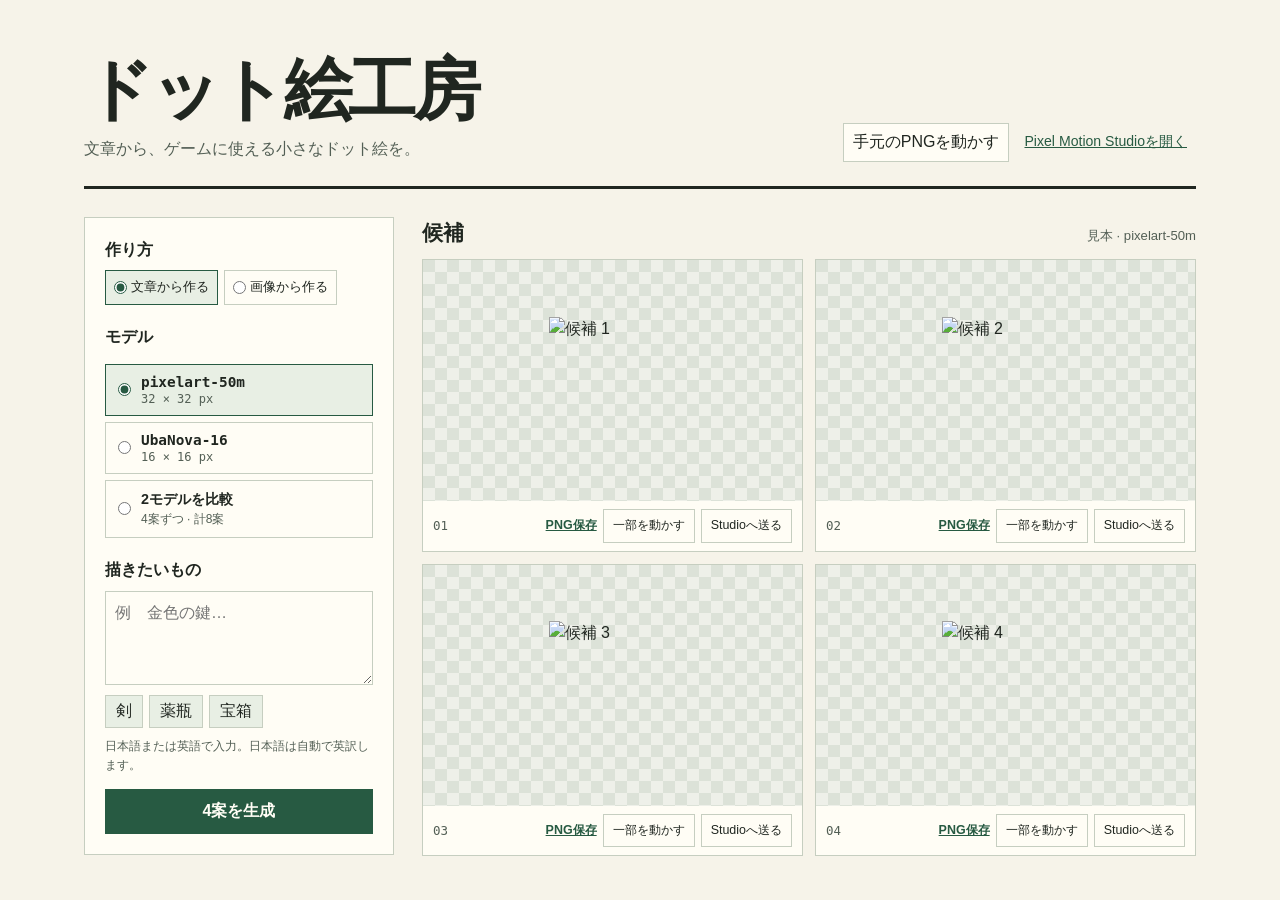
==== index.html @ e4e40978 "Release Dot Sprite Workshop for Windows" ====
<!doctype html>
<html lang="ja">
<head>
  <meta charset="utf-8">
  <meta name="viewport" content="width=device-width,initial-scale=1">
  <title>ドット絵工房</title>
  <link rel="stylesheet" href="/style.css">
  <script src="/app.js" defer></script>
  <script src="/motion.js" defer></script>
  <script src="/handoff.js" defer></script>
  <script src="/workshop-link.js" defer></script>
</head>
<body>
      <a class="skip" href="#workbench">入力フォームへ</a>
  <main class="desk">
    <header class="masthead">
      <div><h1>ドット絵工房</h1><p>文章から、ゲームに使える小さなドット絵を。</p></div>
      <div class="masthead-actions">
        <button class="motion-open" id="motion-open" type="button">手元のPNGを動かす</button>
        <a href="/studio/app/">Pixel Motion Studioを開く</a>
      </div>
    </header>
    <div class="workspace">
      <form id="generator" autocomplete="off">
        <fieldset id="workbench" class="source-mode" tabindex="-1">
          <legend>作り方</legend>
          <label class="mode"><input name="mode" type="radio" value="text" checked>文章から作る</label>
          <label class="mode"><input name="mode" type="radio" value="reference">画像から作る</label>
        </fieldset>
        <fieldset id="text-models">
          <legend>モデル</legend>
          <label class="model"><input name="model" type="radio" value="pixelart-50m" checked><span>pixelart-50m<small>32 × 32 px</small></span></label>
          <label class="model"><input name="model" type="radio" value="ubanova-16"><span>UbaNova-16<small>16 × 16 px</small></span></label>
          <label class="model compare-option"><input name="model" type="radio" value="compare"><span>2モデルを比較<small>4案ずつ · 計8案</small></span></label>
        </fieldset>
        <div id="reference-fields" hidden>
          <label class="prompt-label" for="reference-image">元画像</label>
          <input type="file" id="reference-image" name="reference" accept="image/png,image/jpeg,image/webp" aria-describedby="reference-hint">
          <p class="hint" id="reference-hint">透過PNGか、周囲が単色の画像が適しています。PNG・JPEG・WebP、10 MBまで。</p>
          <p class="hint" id="reference-setup" hidden>AIで描き直すには、対応するNVIDIA GPUで Setup-Image-Editing.cmd を実行してください。</p>
          <p id="reference-error" class="field-error" aria-live="polite"></p>
        </div>
        <label class="prompt-label" for="prompt">描きたいもの</label>
        <textarea name="prompt" id="prompt" maxlength="200" rows="3" required placeholder="例　金色の鍵"></textarea>
        <div class="examples" id="text-examples" aria-label="入力例">
          <button type="button" data-prompt="silver longsword with a gold crossguard">剣</button>
          <button type="button" data-prompt="round red health potion bottle with a cork stopper">薬瓶</button>
          <button type="button" data-prompt="closed oak treasure chest with gold bands and a brass lock">宝箱</button>
        </div>
        <p class="hint" id="prompt-hint">日本語または英語で入力。日本語は自動で英訳します。</p>
        <button id="submit" class="primary" type="submit">4案を生成</button>
      </form>
      <section class="results" aria-labelledby="results-title">
        <div class="result-head"><h2 id="results-title">候補</h2><p id="status" role="status" aria-live="polite">見本 · pixelart-50m</p></div>
        <p id="translation" class="translation" hidden>画像生成に使った英訳 <span lang="en"></span></p>
        <p id="studio-handoff-status" role="status"></p>
        <div id="results" class="tiles" aria-busy="false"></div>
      </section>
    </div>
  </main>
  <template id="tile">
    <figure class="tile">
      <div class="preview"><img width="120" height="120" alt=""></div>
      <figcaption><span></span><div class="tile-actions"><a>PNG保存</a><button type="button" data-motion>一部を動かす</button><button type="button" data-to-studio>Studioへ送る</button></div></figcaption>
    </figure>
  </template>
  <dialog id="motion-dialog" aria-labelledby="motion-title">
    <div class="motion-head">
      <h2 id="motion-title">一部を動かす</h2>
      <button id="motion-close" type="button">閉じる</button>
    </div>
    <label for="motion-input">元のPNG（縦横64pxまで）</label>
    <input id="motion-input" type="file" accept=".png,image/png">
    <fieldset id="motion-controls" disabled>
      <div class="motion-options">
        <label for="motion-effect">動き
          <select id="motion-effect">
            <option value="ripple">揺らぎ</option><option value="fire">炎</option><option value="wind">風</option>
          </select>
        </label>
        <label><input id="motion-erase" type="checkbox">消しゴム</label>
        <button id="motion-auto" type="button">範囲の候補</button>
        <button id="motion-clear" type="button">選択を消す</button>
      </div>
      <p id="motion-help" class="hint">動かす絵と、その周りの動ける余白を塗ります。キーボードは矢印で移動、スペースで塗る・消す。</p>
      <div class="motion-images">
        <div><p>動かす範囲</p><div class="motion-board"><canvas id="motion-mask" tabindex="0" aria-label="動かす範囲のピクセル選択" aria-describedby="motion-help"></canvas></div></div>
        <div><p>プレビュー</p><div class="motion-preview"><img id="motion-preview" width="256" height="256" alt="指定した範囲のモーション" hidden></div></div>
      </div>
      <div class="motion-actions">
        <button id="motion-play" type="button">プレビューを作る</button>
        <button id="motion-toggle" type="button" hidden>停止</button>
        <button id="motion-export" type="button" disabled>Pixel Motion Studioで書き出す</button>
        <button id="motion-send" type="button" disabled>連番をStudioで開く</button>
      </div>
    </fieldset>
    <p id="motion-status" class="hint" role="status"></p>
  </dialog>
</body>
</html>
---- style.css ----
/* Hallmark · Studio · workbench · P4 H5 E4 S5 R5 V4 */
:root {
  --paper: #f6f3e9; --panel: #fffdf5; --ink: #202620; --muted: #535f55;
  --rule: #c6cec0; --accent: #275a42; --accent-hover: #174232; --on-accent: #fffdf5;
  --tint: #e8efe4; --checker-a: #eef0e9; --checker-b: #dce2d8; --error: #9a302b;
  --font-body: 'Yu Gothic UI', 'Meiryo', sans-serif;
  --font-detail: 'Cascadia Mono', Consolas, monospace;
}
* { box-sizing: border-box; }
[hidden] { display: none !important; }
.skip { position: absolute; top: 12px; left: 12px; z-index: 1; padding: 8px; background: var(--panel); color: var(--accent); transform: translateY(-200%); }
.skip:focus { transform: none; }
html, body { overflow-x: clip; }
body { margin: 0; background: var(--paper); color: var(--ink); font: 16px/1.55 var(--font-body); }
button, textarea, input { font: inherit; }
button, label.model, a { -webkit-tap-highlight-color: transparent; }
button, a { white-space: nowrap; }
button, a, textarea, input { outline-offset: 3px; }
:focus-visible { outline: 2px solid var(--accent); }
.desk { max-width: 1240px; margin: 0 auto; padding: 52px clamp(16px, 5vw, 64px) 44px; }
.masthead { display: flex; align-items: flex-end; justify-content: space-between; gap: 16px; border-bottom: 3px solid var(--ink); padding-bottom: 24px; }
h1, h2, p, figure { margin: 0; }
h1 { font-size: clamp(2rem, 5.7vw, 4.25rem); line-height: 1.1; letter-spacing: -.05em; overflow-wrap: anywhere; min-width: 0; }
.masthead p { color: var(--muted); margin-top: 10px; }
.local { color: var(--muted); font-size: .85rem; white-space: nowrap; }
.local span { display: inline-block; width: 8px; height: 8px; background: var(--accent); margin-right: 3px; }
.workspace { display: grid; grid-template-columns: minmax(0, 310px) minmax(0, 1fr); gap: 28px; margin-top: 28px; align-items: start; }
form { padding: 20px; border: 1px solid var(--rule); background: var(--panel); min-width: 0; }
fieldset { border: 0; margin: 0 0 20px; padding: 0; min-width: 0; }
legend, .prompt-label { display: block; padding: 0; font-weight: 700; margin-bottom: 8px; }
.source-mode { display: flex; gap: 6px; flex-wrap: wrap; }
.mode { display: inline-flex; align-items: center; gap: 4px; padding: 6px 8px; border: 1px solid var(--rule); cursor: pointer; font-size: .83rem; }
.mode:has(:checked) { border-color: var(--accent); background: var(--tint); }
.mode input { accent-color: var(--accent); margin: 0; }
#reference-image { width: 100%; font-size: .82rem; }
.field-error { color: var(--error); font-size: .8rem; margin-bottom: 10px; }
.model { display: flex; gap: 10px; align-items: center; padding: 9px 12px; margin-top: 6px; border: 1px solid var(--rule); cursor: pointer; font: 600 .9rem var(--font-detail); }
.model:has(:checked) { background: var(--tint); border-color: var(--accent); }
.model input { accent-color: var(--accent); margin: 0; }
.model small { display: block; margin-top: 2px; color: var(--muted); font-weight: 400; }
.compare-option { font-family: var(--font-body); }
textarea { display: block; width: 100%; resize: vertical; min-height: 82px; padding: 9px; border: 1px solid var(--rule); border-radius: 0; color: var(--ink); background: var(--panel); }
.examples { display: flex; flex-wrap: wrap; gap: 6px; margin-top: 10px; }
.examples button { padding: 3px 10px; border: 1px solid var(--rule); background: var(--tint); color: var(--ink); cursor: pointer; }
.hint { margin: 9px 0 14px; color: var(--muted); font-size: .78rem; }
.primary { width: 100%; border: 1px solid var(--accent); background: var(--accent); color: var(--on-accent); padding: 9px 13px; font-weight: 700; cursor: pointer; }
.primary:hover { background: var(--accent-hover); }
.primary:disabled { opacity: .72; cursor: wait; }
.result-head { display: flex; align-items: baseline; justify-content: space-between; gap: 8px 14px; margin-bottom: 10px; }
h2 { font-size: 1.3rem; }
#status { color: var(--muted); font-size: .82rem; overflow-wrap: anywhere; }
#status.error { color: var(--error); }
.translation { margin-bottom: 10px; padding: 7px 10px; background: var(--tint); color: var(--muted); font-size: .82rem; overflow-wrap: anywhere; }
.translation span { margin-left: .5em; color: var(--ink); }
.tiles { display: grid; grid-template-columns: repeat(2, minmax(0, 1fr)); gap: 12px; }
.comparison { display: grid; grid-template-columns: repeat(2, minmax(0, 1fr)); gap: 14px; }
.reference-results { display: grid; grid-template-columns: minmax(0, 1fr) minmax(0, 2fr); gap: 14px; }
.result-group { min-width: 0; border-top: 2px solid var(--accent); padding-top: 9px; }
.result-group h3 { margin: 0; font: 700 .98rem var(--font-detail); }
.result-group p { margin: 4px 0 10px; color: var(--muted); font-size: .78rem; }
.result-group .tiles { gap: 8px; }
.result-group .preview { min-height: 100px; }
.result-group .preview img { width: min(61%, 120px); }
.tile { min-width: 0; border: 1px solid var(--rule); background: var(--panel); }
.preview { display: grid; place-items: center; min-height: 144px; aspect-ratio: 1.57; background: repeating-conic-gradient(var(--checker-a) 0% 25%, var(--checker-b) 0% 50%) 0 0 / 24px 24px; }
.preview img { image-rendering: pixelated; width: min(68%, 128px); height: auto; aspect-ratio: 1; }
figcaption { display: flex; align-items: center; justify-content: space-between; gap: 4px; padding: 8px 10px; font-size: .78rem; }
figcaption span { color: var(--muted); font-family: var(--font-detail); }
figcaption a { color: var(--accent); padding: 4px 0 4px 3px; font-weight: 700; }
.tile-actions, .motion-actions, .motion-options, .masthead-actions { display: flex; flex-wrap: wrap; align-items: center; gap: 6px; }
.masthead-actions a { padding: 6px 9px; font-size: .88rem; color: var(--accent); }
#studio-handoff-status { color: var(--muted); font-size: .85rem; }
.tile-actions { justify-content: flex-end; }
.tile-actions button, .motion-open, #motion-dialog button, #motion-dialog select {
  padding: 6px 9px;
  border: 1px solid var(--rule);
  color: var(--ink);
  background: var(--panel);
  cursor: pointer;
}
.tile-actions button:hover, .motion-open:hover, #motion-dialog button:hover { background: var(--tint); }
#motion-dialog {
  width: min(640px, calc(100vw - 24px));
  max-height: calc(100dvh - 24px);
  padding: clamp(12px, 4vw, 24px);
  border: 1px solid var(--rule);
  background: var(--panel);
  color: var(--ink);
}
#motion-dialog::backdrop { background: #141a16b8; }
.motion-head { display: flex; gap: 8px; justify-content: space-between; align-items: center; margin-bottom: 10px; }
#motion-input { display: block; width: 100%; margin: 6px 0 10px; font-size: .85rem; }
.motion-options { font-size: .88rem; }
.motion-options select { font: inherit; margin-left: 4px; }
.motion-images { display: grid; grid-template-columns: repeat(2, minmax(0, 1fr)); gap: 12px; margin-bottom: 14px; }
.motion-images p { font-size: .83rem; font-weight: 700; margin-bottom: 4px; }
.motion-board, .motion-preview {
  display: grid;
  place-items: center;
  overflow: hidden;
  width: 100%;
  aspect-ratio: 1;
  background: repeating-conic-gradient(var(--checker-a) 0% 25%, var(--checker-b) 0% 50%) 0 0 / 20px 20px;
}
#motion-mask { display: block; max-width: 100%; max-height: 100%; cursor: crosshair; touch-action: none; image-rendering: pixelated; }
.motion-preview img { display: block; width: 100%; height: 100%; object-fit: contain; image-rendering: pixelated; }
#motion-dialog #motion-export:not(:disabled) { background: var(--accent); color: var(--on-accent); }
#motion-dialog button:disabled { color: var(--muted); cursor: default; opacity: .65; }
#motion-controls { margin-bottom: 0; }
#motion-status { margin-bottom: 0; min-height: 1.3em; }
@media (max-width: 760px) {
  .desk { padding-top: 28px; }
  .workspace { grid-template-columns: minmax(0, 1fr); gap: 20px; margin-top: 20px; }
  .masthead, .result-head { align-items: flex-start; flex-direction: column; }
  .preview { min-height: 104px; }
}
@media (max-width: 960px) {
  .reference-results { grid-template-columns: minmax(0, 1fr); gap: 20px; }
  .original-tile { max-width: 260px; }
}
@media (max-width: 1050px) {
  .comparison { grid-template-columns: minmax(0, 1fr); gap: 22px; }
}
@media (max-width: 380px) {
  figcaption { padding-inline: 6px; }
}
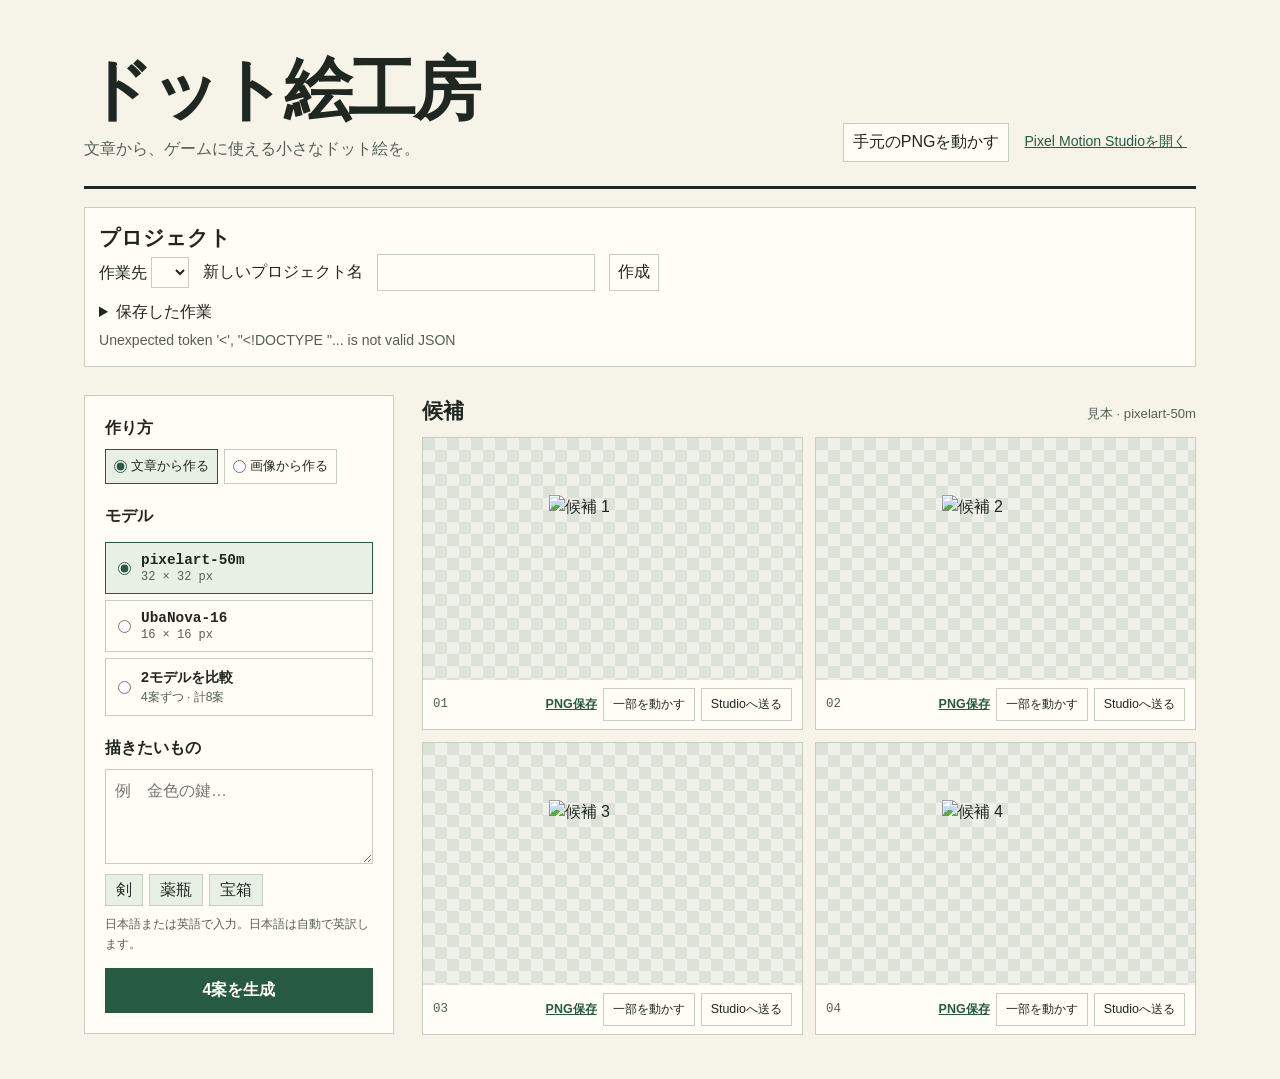
==== commit b9d0d472: "Add local sprite generation history and Studio projects" ====
--- a/index.html
+++ b/index.html
@@ -5,9 +5,11 @@
   <meta name="viewport" content="width=device-width,initial-scale=1">
   <title>ドット絵工房</title>
   <link rel="stylesheet" href="/style.css">
+  <script src="/project-api.js" defer></script>
   <script src="/app.js" defer></script>
   <script src="/motion.js" defer></script>
   <script src="/handoff.js" defer></script>
+  <script src="/project-panel.js" defer></script>
   <script src="/workshop-link.js" defer></script>
 </head>
 <body>
@@ -20,6 +22,23 @@
         <a href="/studio/app/">Pixel Motion Studioを開く</a>
       </div>
     </header>
+    <section class="project-desk" id="projects" aria-labelledby="project-title">
+      <h2 id="project-title">プロジェクト</h2>
+      <div class="project-controls">
+        <div><label for="project-select">作業先</label> <select id="project-select"></select></div>
+        <form id="project-create">
+          <label for="project-name">新しいプロジェクト名</label>
+          <input id="project-name" name="project-name" maxlength="60" required>
+          <button type="submit">作成</button>
+        </form>
+      </div>
+      <details>
+        <summary>保存した作業</summary>
+        <ol id="project-history" aria-label="作業履歴"></ol>
+        <button id="project-more" type="button" hidden>さらに表示</button>
+      </details>
+      <p id="project-status" role="status"></p>
+    </section>
     <div class="workspace">
       <form id="generator" autocomplete="off">
         <fieldset id="workbench" class="source-mode" tabindex="-1">
@@ -51,7 +70,7 @@
         <button id="submit" class="primary" type="submit">4案を生成</button>
       </form>
       <section class="results" aria-labelledby="results-title">
-        <div class="result-head"><h2 id="results-title">候補</h2><p id="status" role="status" aria-live="polite">見本 · pixelart-50m</p></div>
+        <div class="result-head"><h2 id="results-title" tabindex="-1">候補</h2><p id="status" role="status" aria-live="polite">見本 · pixelart-50m</p></div>
         <p id="translation" class="translation" hidden>画像生成に使った英訳 <span lang="en"></span></p>
         <p id="studio-handoff-status" role="status"></p>
         <div id="results" class="tiles" aria-busy="false"></div>
--- a/style.css
+++ b/style.css
@@ -25,6 +25,24 @@
 .local { color: var(--muted); font-size: .85rem; white-space: nowrap; }
 .local span { display: inline-block; width: 8px; height: 8px; background: var(--accent); margin-right: 3px; }
 .workspace { display: grid; grid-template-columns: minmax(0, 310px) minmax(0, 1fr); gap: 28px; margin-top: 28px; align-items: start; }
+.project-desk { margin-top: 18px; padding: 14px; border: 1px solid var(--rule); background: var(--panel); }
+.project-controls, #project-create { display: flex; flex-wrap: wrap; align-items: center; gap: 6px 14px; }
+#project-create { padding: 0; border: 0; }
+.project-desk select, .project-desk input, .project-desk button {
+  max-width: 100%;
+  padding: 5px 8px;
+  border: 1px solid var(--rule);
+  background: var(--panel);
+  color: var(--ink);
+  font: inherit;
+}
+.project-desk button, .project-desk summary { cursor: pointer; }
+.project-desk details { margin-top: 9px; }
+#project-history { padding: 0; margin: 8px 0; list-style: none; }
+#project-history li { display: flex; flex-wrap: wrap; align-items: center; justify-content: space-between; gap: 6px 16px; padding: 8px 0; border-top: 1px solid var(--rule); overflow-wrap: anywhere; }
+#project-history time { display: block; color: var(--muted); font-size: .85rem; }
+#project-history button { margin: 3px 6px 3px 0; }
+#project-status:not(:empty) { margin-top: 6px; font-size: .88rem; color: var(--muted); }
 form { padding: 20px; border: 1px solid var(--rule); background: var(--panel); min-width: 0; }
 fieldset { border: 0; margin: 0 0 20px; padding: 0; min-width: 0; }
 legend, .prompt-label { display: block; padding: 0; font-weight: 700; margin-bottom: 8px; }
